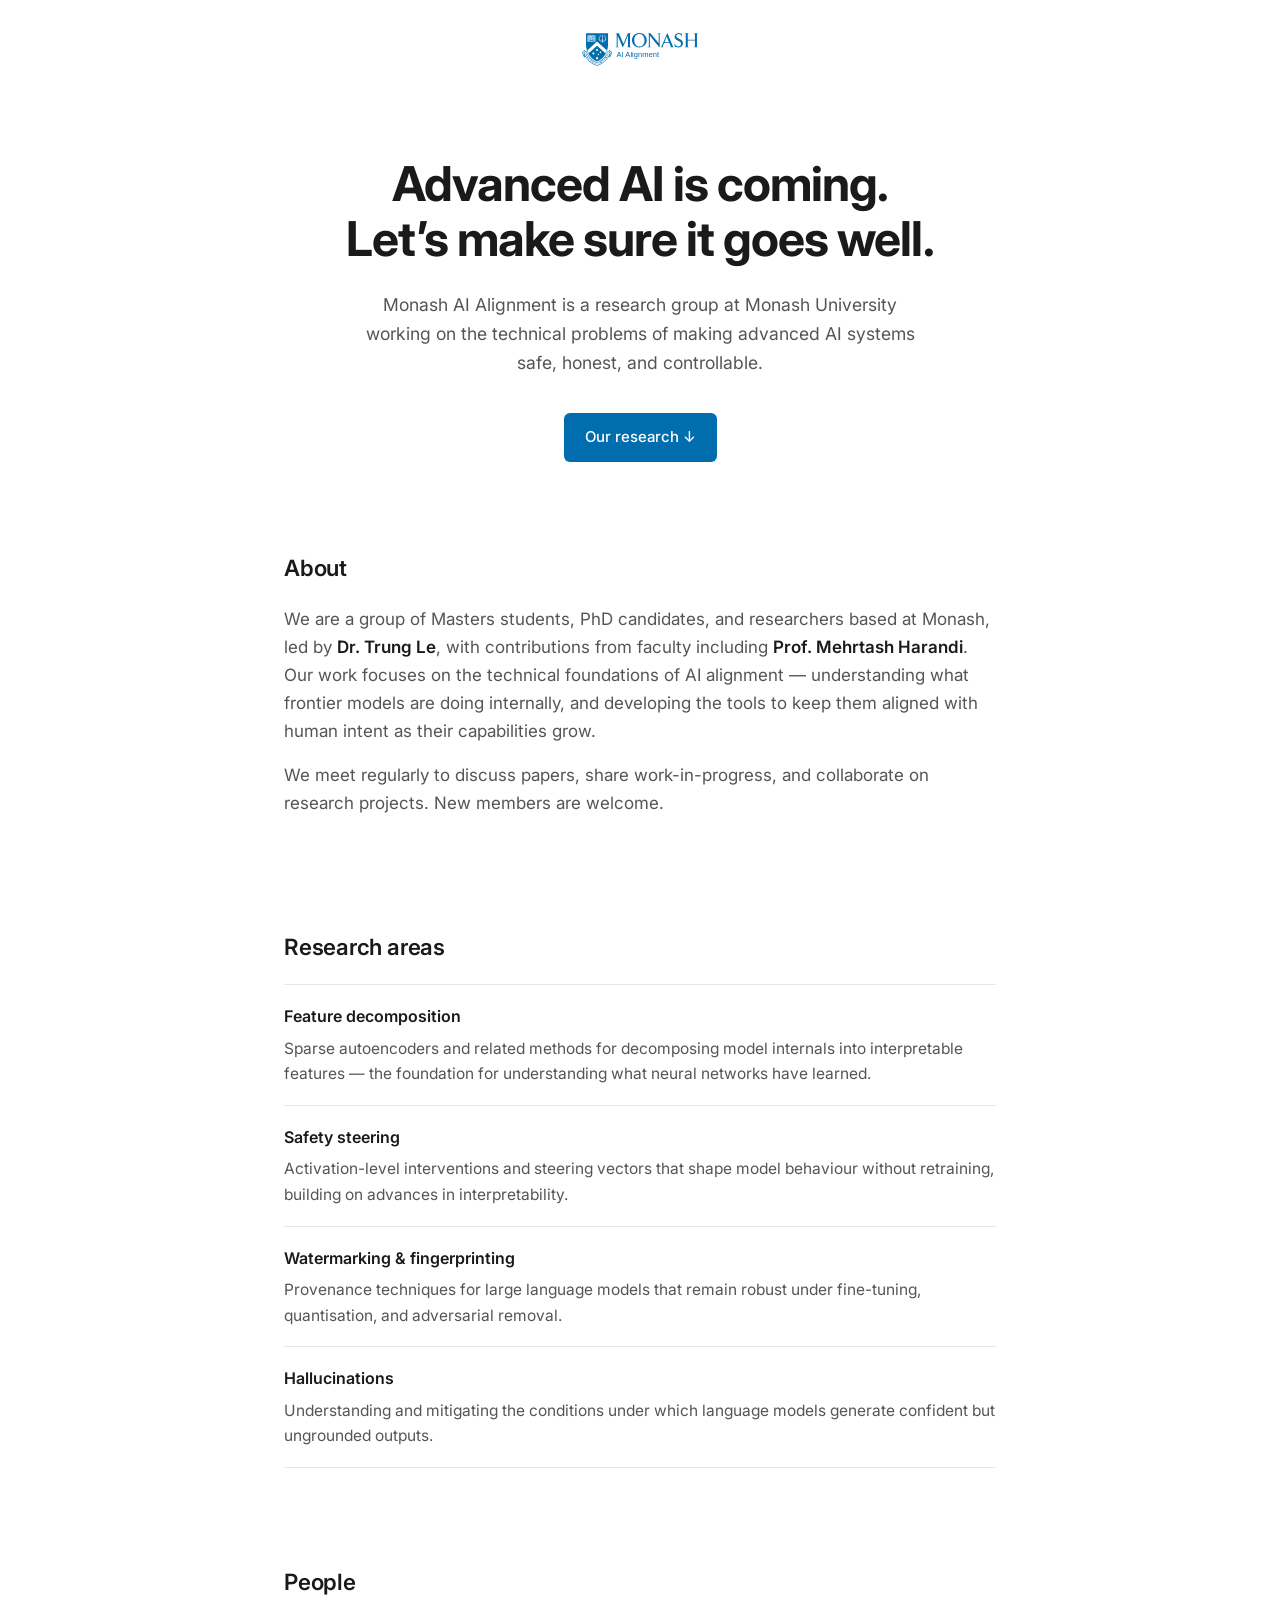
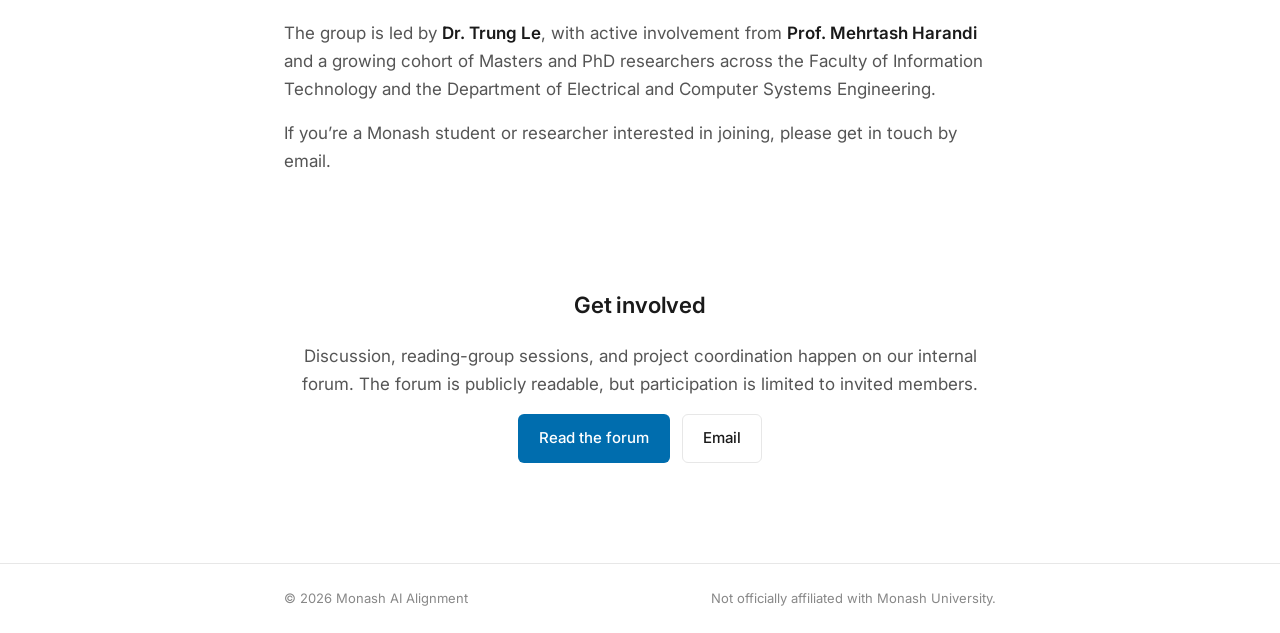
==== index.html @ f5999c4e "Initial placeholder site" ====
<!doctype html>
<html lang="en">
<head>
  <meta charset="utf-8" />
  <meta name="viewport" content="width=device-width, initial-scale=1" />
  <title>Monash AI Alignment</title>
  <meta name="description" content="A research group at Monash University working on technical AI alignment and safety." />
  <link rel="icon" type="image/svg+xml" href="assets/logo-blue.svg" />
  <link rel="preconnect" href="https://fonts.googleapis.com" />
  <link rel="preconnect" href="https://fonts.gstatic.com" crossorigin />
  <link href="https://fonts.googleapis.com/css2?family=Inter:wght@400;500;600;700&display=swap" rel="stylesheet" />
  <link rel="stylesheet" href="styles.css" />
</head>
<body>
  <header class="nav">
    <a class="brand" href="/" aria-label="Monash AI Alignment">
      <img src="assets/logo-blue.svg" alt="Monash AI Alignment" />
    </a>
  </header>

  <main>
    <section class="hero">
      <h1>
        Advanced AI is coming.<br />
        Let&rsquo;s make sure it goes well.
      </h1>
      <p class="lede">
        Monash AI Alignment is a research group at Monash University working on
        the technical problems of making advanced AI systems safe, honest, and
        controllable.
      </p>
      <div class="cta-row">
        <a class="btn primary" href="#research">Our research &darr;</a>
      </div>
    </section>

    <section id="about" class="section">
      <h2>About</h2>
      <p>
        We are a group of Masters students, PhD candidates, and researchers
        based at Monash, led by <strong>Dr.&nbsp;Trung Le</strong>, with
        contributions from faculty including <strong>Prof.&nbsp;Mehrtash Harandi</strong>.
        Our work focuses on the technical foundations of AI alignment &mdash;
        understanding what frontier models are doing internally, and developing
        the tools to keep them aligned with human intent as their capabilities
        grow.
      </p>
      <p>
        We meet regularly to discuss papers, share work-in-progress, and
        collaborate on research projects. New members are welcome.
      </p>
    </section>

    <section id="research" class="section">
      <h2>Research areas</h2>
      <ul class="areas">
        <li>
          <h3>Feature decomposition</h3>
          <p>
            Sparse autoencoders and related methods for decomposing model
            internals into interpretable features &mdash; the foundation for
            understanding what neural networks have learned.
          </p>
        </li>
        <li>
          <h3>Safety steering</h3>
          <p>
            Activation-level interventions and steering vectors that shape model
            behaviour without retraining, building on advances in
            interpretability.
          </p>
        </li>
        <li>
          <h3>Watermarking &amp; fingerprinting</h3>
          <p>
            Provenance techniques for large language models that remain robust
            under fine-tuning, quantisation, and adversarial removal.
          </p>
        </li>
        <li>
          <h3>Hallucinations</h3>
          <p>
            Understanding and mitigating the conditions under which language
            models generate confident but ungrounded outputs.
          </p>
        </li>
      </ul>
    </section>

    <section id="people" class="section">
      <h2>People</h2>
      <p>
        The group is led by <strong>Dr.&nbsp;Trung Le</strong>, with active
        involvement from <strong>Prof.&nbsp;Mehrtash Harandi</strong> and a
        growing cohort of Masters and PhD researchers across the Faculty of
        Information Technology and the Department of Electrical and Computer
        Systems Engineering.
      </p>
      <p>
        If you&rsquo;re a Monash student or researcher interested in joining,
        please get in touch by email.
      </p>
    </section>

    <section id="join" class="section join">
      <h2>Get involved</h2>
      <p>
        Discussion, reading-group sessions, and project coordination happen on
        our internal forum. The forum is publicly readable, but participation
        is limited to invited members.
      </p>
      <div class="cta-row">
        <a class="btn primary" href="https://forum.monashaialignment.org">Read the forum</a>
        <a class="btn ghost" href="mailto:hello@monashaialignment.org">Email</a>
      </div>
    </section>
  </main>

  <footer>
    <div class="foot-row">
      <p>&copy; <span id="year"></span> Monash AI Alignment</p>
      <p class="muted">Not officially affiliated with Monash University.</p>
    </div>
  </footer>

  <script>
    document.getElementById('year').textContent = new Date().getFullYear();
  </script>
</body>
</html>
---- styles.css ----
:root {
  --bg: #ffffff;
  --text: #1a1a1a;
  --text-dim: #555;
  --text-mute: #888;
  --border: #e7e7e7;
  --accent: #006dae;        /* Monash blue */
  --accent-dark: #005a8f;
  --maxw: 760px;
  --font-sans: 'Inter', system-ui, -apple-system, Segoe UI, Roboto, sans-serif;
}

* { box-sizing: border-box; }
html, body { margin: 0; padding: 0; }
body {
  background: var(--bg);
  color: var(--text);
  font-family: var(--font-sans);
  font-size: 17px;
  line-height: 1.65;
  -webkit-font-smoothing: antialiased;
}

a { color: var(--accent); text-decoration: none; }
a:hover { color: var(--accent-dark); text-decoration: underline; }

/* ---------- Nav ---------- */
.nav {
  max-width: var(--maxw);
  margin: 0 auto;
  padding: 32px 24px 8px;
  display: flex;
  justify-content: center;
  align-items: center;
}
.brand img {
  height: 36px;
  display: block;
}

/* ---------- Hero ---------- */
.hero {
  max-width: var(--maxw);
  margin: 0 auto;
  padding: 80px 24px 40px;
  text-align: center;
}
.hero h1 {
  font-size: clamp(2rem, 5vw, 3rem);
  font-weight: 700;
  letter-spacing: -0.02em;
  line-height: 1.15;
  margin: 0 0 24px;
  color: var(--text);
}
.lede {
  max-width: 560px;
  margin: 0 auto 36px;
  font-size: 1.1rem;
  color: var(--text-dim);
}
.cta-row {
  display: flex;
  gap: 12px;
  justify-content: center;
  flex-wrap: wrap;
}

/* ---------- Buttons ---------- */
.btn {
  display: inline-flex;
  align-items: center;
  gap: 6px;
  padding: 11px 20px;
  border-radius: 6px;
  font-size: 15px;
  font-weight: 500;
  text-decoration: none;
  border: 1px solid transparent;
  transition: background 0.15s ease, border-color 0.15s ease, color 0.15s ease;
}
.btn.primary {
  background: var(--accent);
  color: #fff;
}
.btn.primary:hover {
  background: var(--accent-dark);
  color: #fff;
  text-decoration: none;
}
.btn.ghost {
  background: transparent;
  color: var(--text);
  border-color: var(--border);
}
.btn.ghost:hover {
  border-color: var(--accent);
  color: var(--accent);
  text-decoration: none;
}

/* ---------- Sections ---------- */
.section {
  max-width: var(--maxw);
  margin: 0 auto;
  padding: 48px 24px;
}
.section h2 {
  font-size: 1.4rem;
  font-weight: 600;
  letter-spacing: -0.01em;
  margin: 0 0 18px;
  color: var(--text);
}
.section p {
  margin: 0 0 16px;
  color: var(--text-dim);
}
.section p strong {
  color: var(--text);
  font-weight: 600;
}

/* ---------- Research areas ---------- */
.areas {
  list-style: none;
  padding: 0;
  margin: 0;
}
.areas li {
  padding: 18px 0;
  border-top: 1px solid var(--border);
}
.areas li:last-child { border-bottom: 1px solid var(--border); }
.areas h3 {
  margin: 0 0 6px;
  font-size: 1rem;
  font-weight: 600;
  color: var(--text);
}
.areas p {
  margin: 0;
  color: var(--text-dim);
  font-size: 0.97rem;
}

/* ---------- Join ---------- */
.join { text-align: center; padding-bottom: 80px; }
.join .cta-row { margin-top: 8px; }

/* ---------- Footer ---------- */
footer {
  border-top: 1px solid var(--border);
  margin-top: 20px;
}
.foot-row {
  max-width: var(--maxw);
  margin: 0 auto;
  padding: 24px;
  display: flex;
  justify-content: space-between;
  align-items: center;
  gap: 16px;
  flex-wrap: wrap;
}
.foot-row p { margin: 0; font-size: 13px; color: var(--text-mute); }
.foot-row .muted { color: var(--text-mute); }

@media (max-width: 540px) {
  .foot-row { justify-content: center; text-align: center; }
}
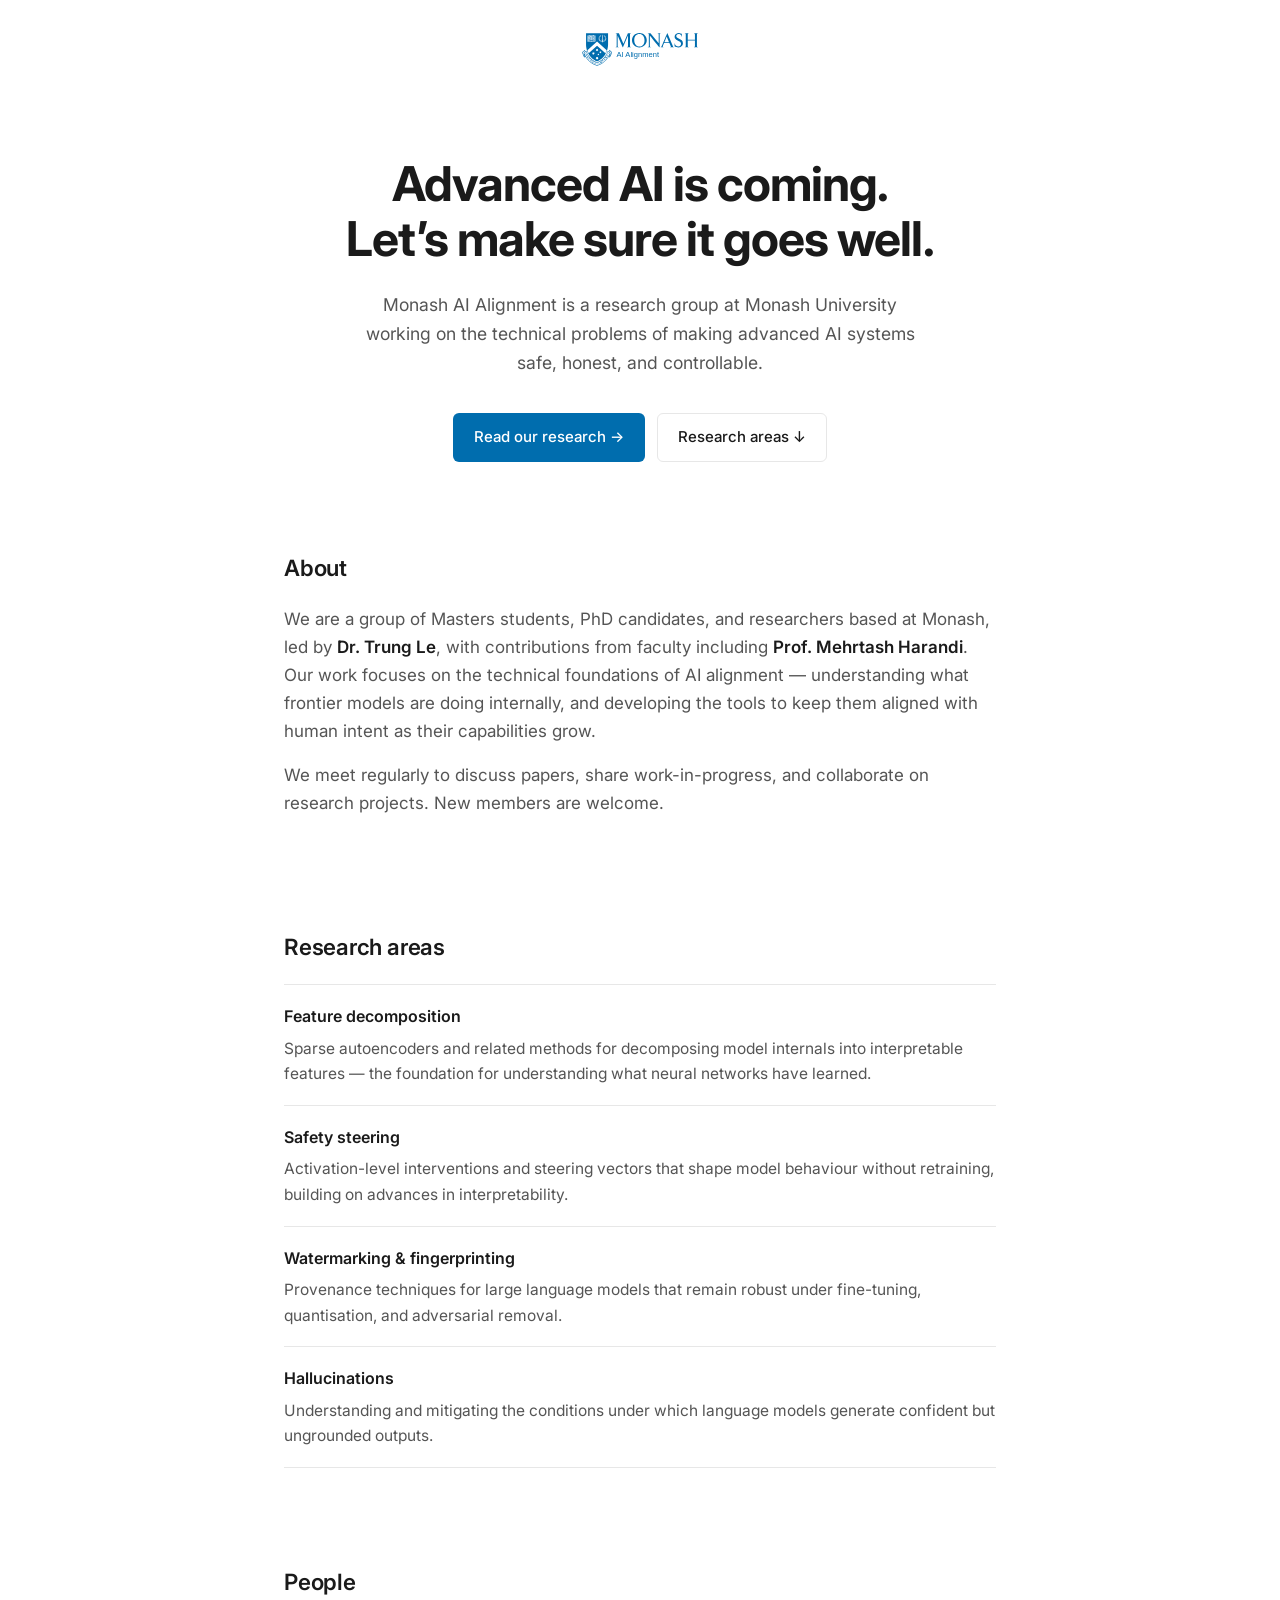
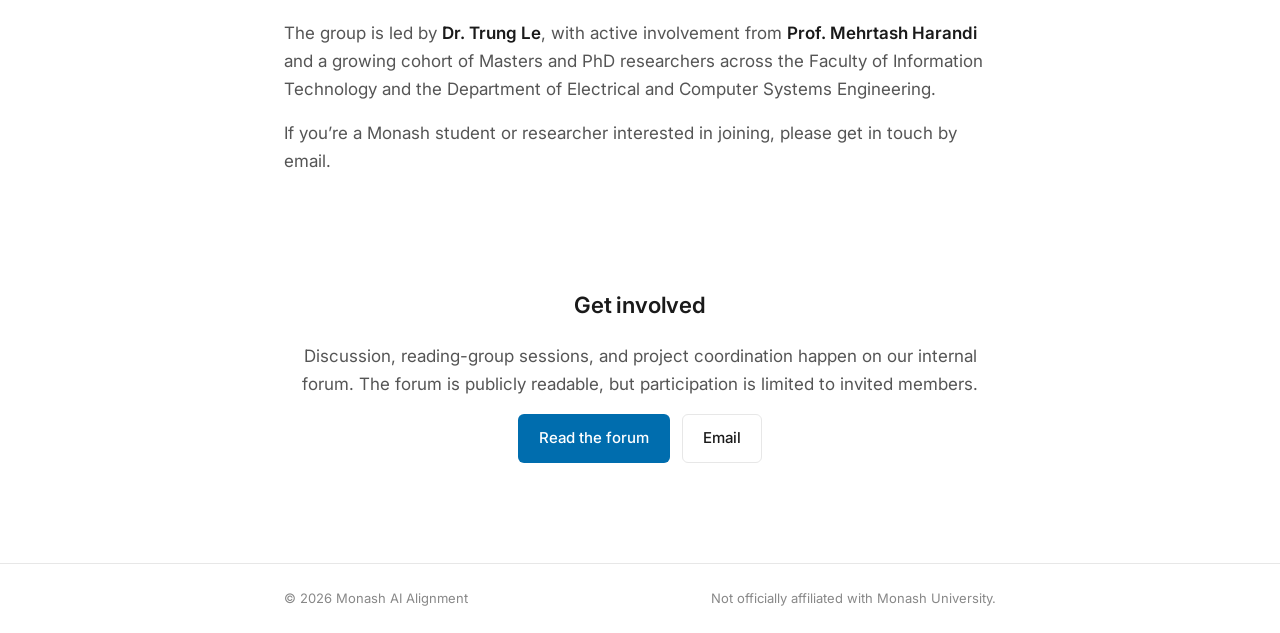
==== commit 5e377eee: "feat: link the home page to the /research index" ====
--- a/index.html
+++ b/index.html
@@ -5,7 +5,11 @@
   <meta name="viewport" content="width=device-width, initial-scale=1" />
   <title>Monash AI Alignment</title>
   <meta name="description" content="A research group at Monash University working on technical AI alignment and safety." />
-  <link rel="icon" type="image/svg+xml" href="assets/logo-blue.svg" />
+  <link rel="icon" type="image/x-icon" href="assets/favicon.ico" />
+  <link rel="icon" type="image/png" sizes="16x16" href="assets/favicon-16.png" />
+  <link rel="icon" type="image/png" sizes="32x32" href="assets/favicon-32.png" />
+  <link rel="icon" type="image/png" sizes="192x192" href="assets/favicon-192.png" />
+  <link rel="apple-touch-icon" sizes="180x180" href="assets/apple-touch-icon.png" />
   <link rel="preconnect" href="https://fonts.googleapis.com" />
   <link rel="preconnect" href="https://fonts.gstatic.com" crossorigin />
   <link href="https://fonts.googleapis.com/css2?family=Inter:wght@400;500;600;700&display=swap" rel="stylesheet" />
@@ -30,7 +34,8 @@
         controllable.
       </p>
       <div class="cta-row">
-        <a class="btn primary" href="#research">Our research &darr;</a>
+        <a class="btn primary" href="/research">Read our research &rarr;</a>
+        <a class="btn ghost" href="#research">Research areas &darr;</a>
       </div>
     </section>
 
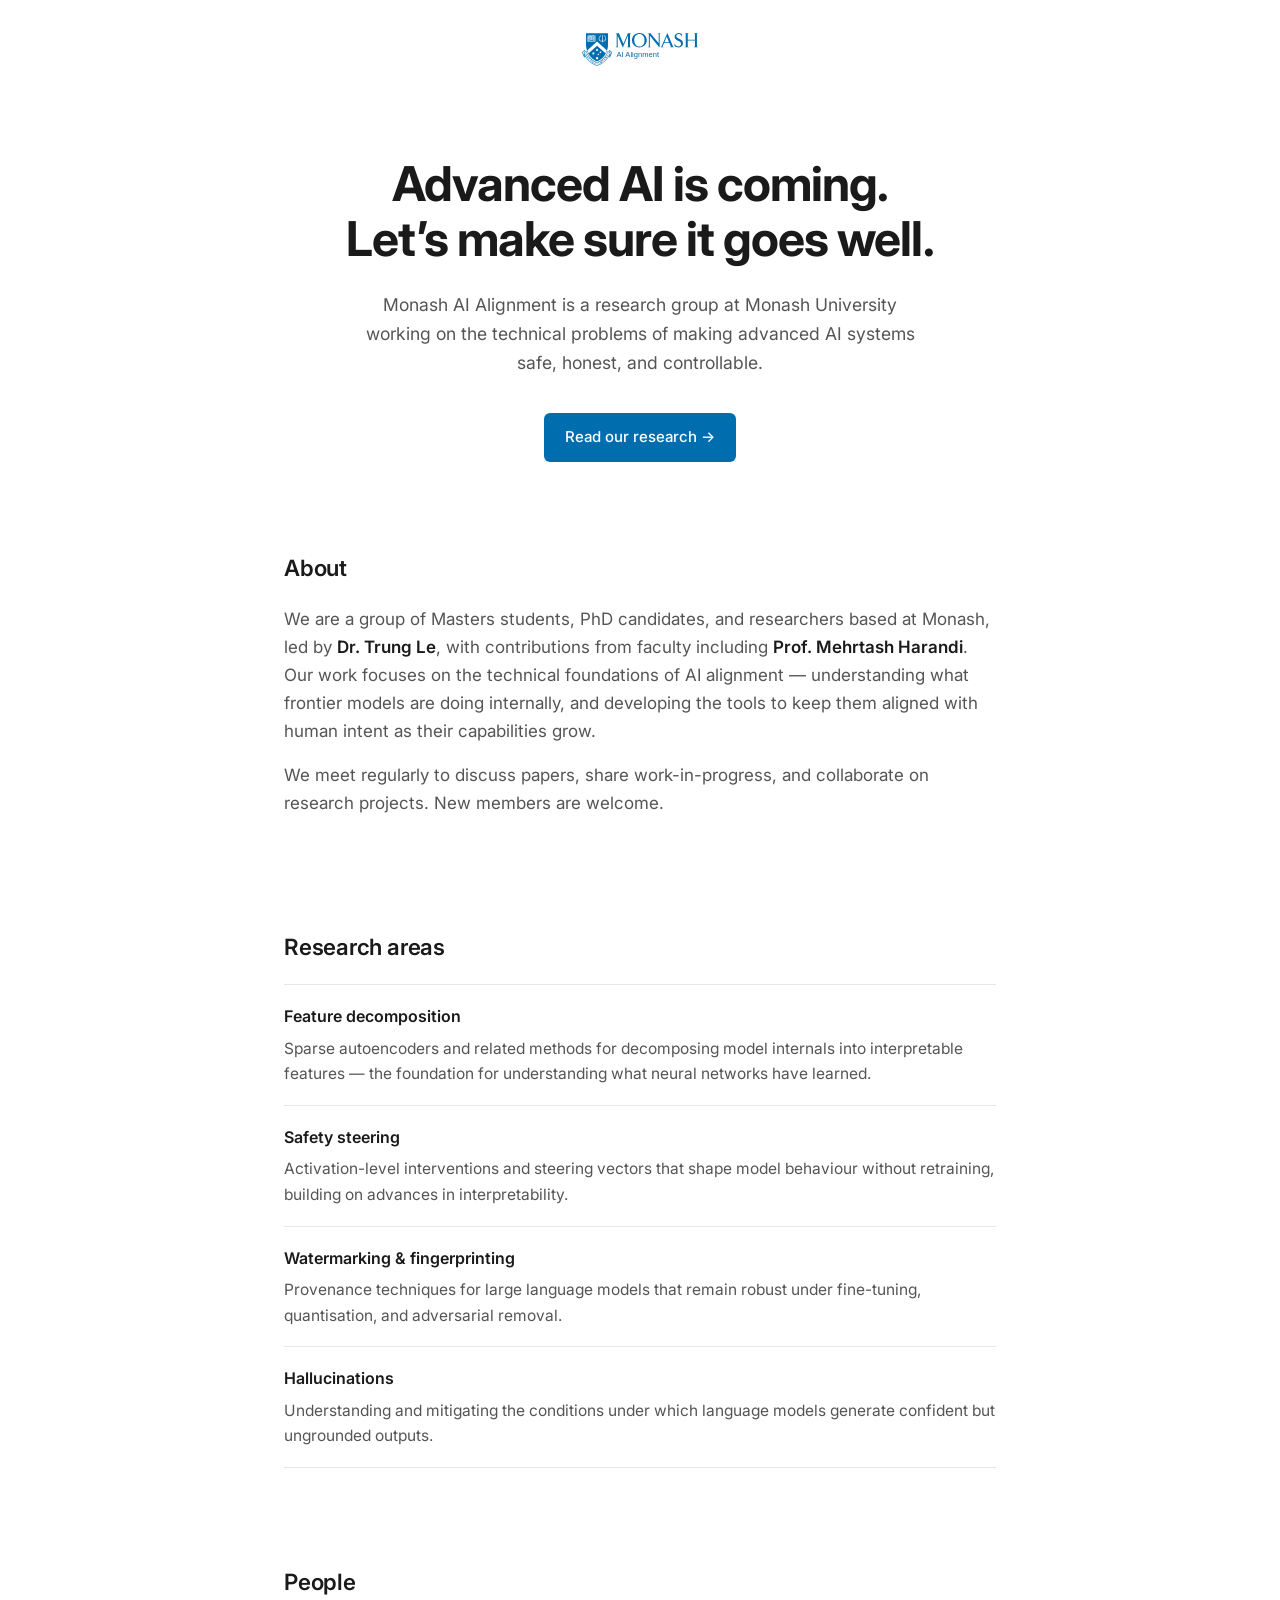
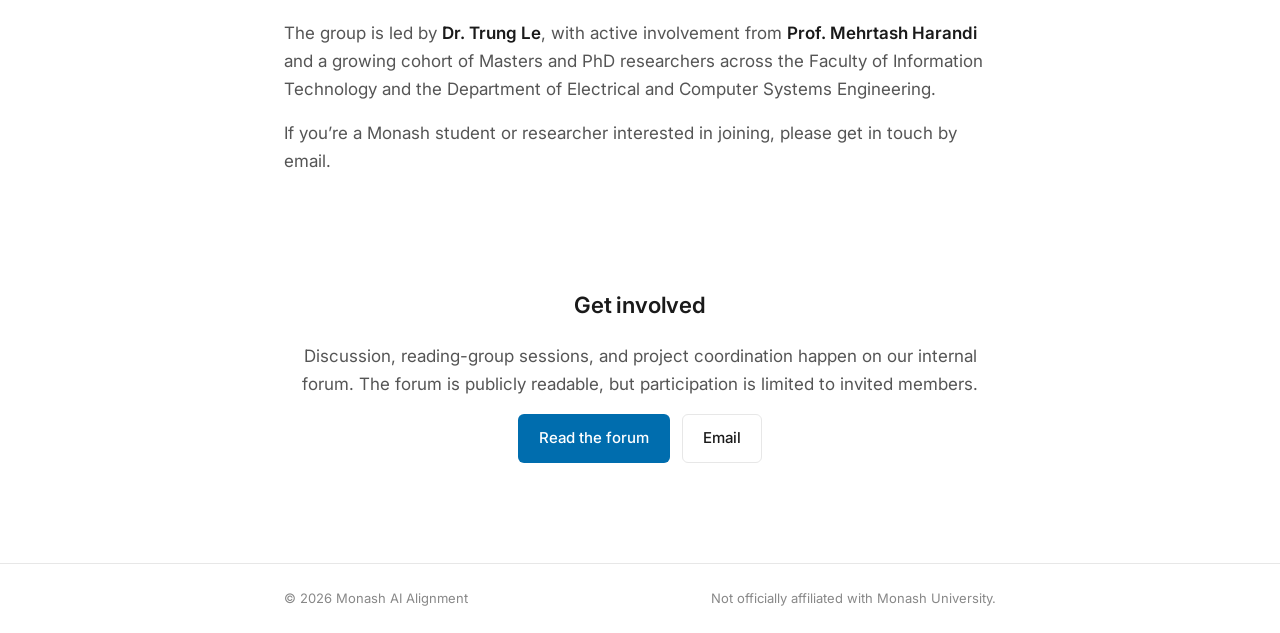
==== commit 0b9c69e2: "chore: get rid of research areas button" ====
--- a/index.html
+++ b/index.html
@@ -35,7 +35,6 @@
       </p>
       <div class="cta-row">
         <a class="btn primary" href="/research">Read our research &rarr;</a>
-        <a class="btn ghost" href="#research">Research areas &darr;</a>
       </div>
     </section>
 
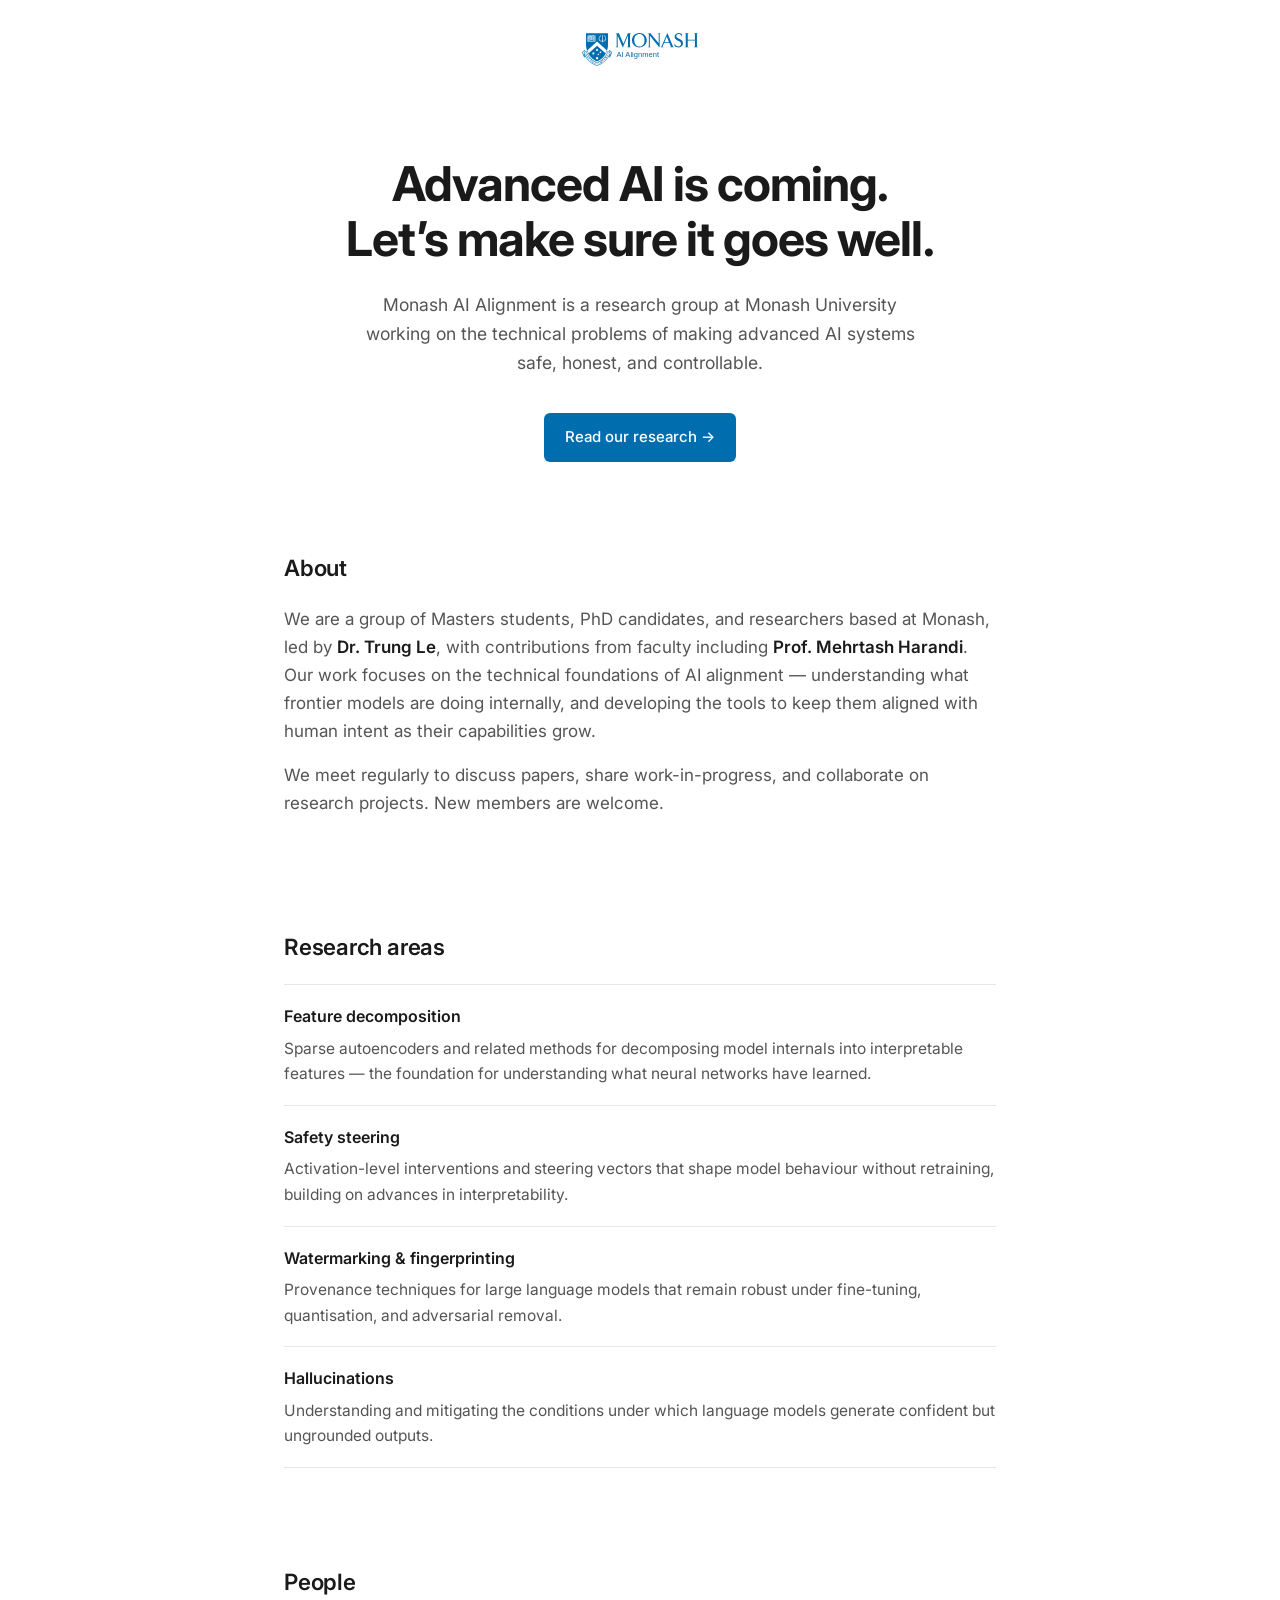
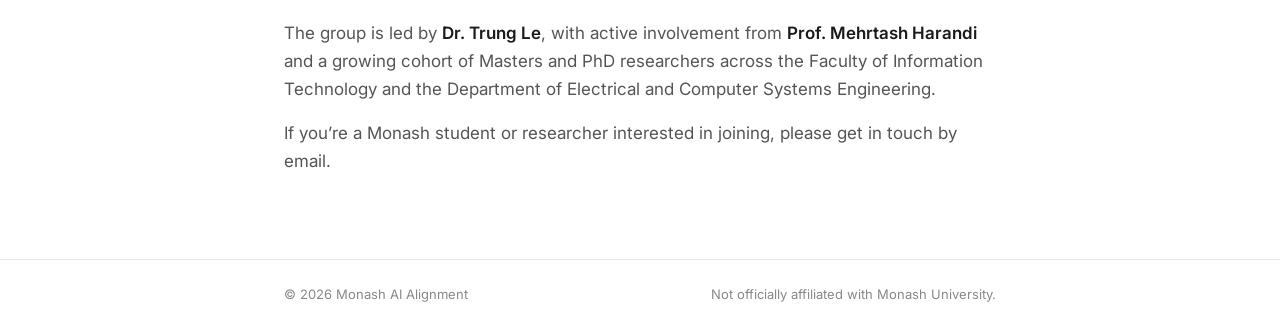
==== commit 15f21ef2: "chore: get rid of join section" ====
--- a/index.html
+++ b/index.html
@@ -105,19 +105,6 @@
         please get in touch by email.
       </p>
     </section>
-
-    <section id="join" class="section join">
-      <h2>Get involved</h2>
-      <p>
-        Discussion, reading-group sessions, and project coordination happen on
-        our internal forum. The forum is publicly readable, but participation
-        is limited to invited members.
-      </p>
-      <div class="cta-row">
-        <a class="btn primary" href="https://forum.monashaialignment.org">Read the forum</a>
-        <a class="btn ghost" href="mailto:hello@monashaialignment.org">Email</a>
-      </div>
-    </section>
   </main>
 
   <footer>
--- a/styles.css
+++ b/styles.css
@@ -144,10 +144,6 @@
   font-size: 0.97rem;
 }
 
-/* ---------- Join ---------- */
-.join { text-align: center; padding-bottom: 80px; }
-.join .cta-row { margin-top: 8px; }
-
 /* ---------- Footer ---------- */
 footer {
   border-top: 1px solid var(--border);
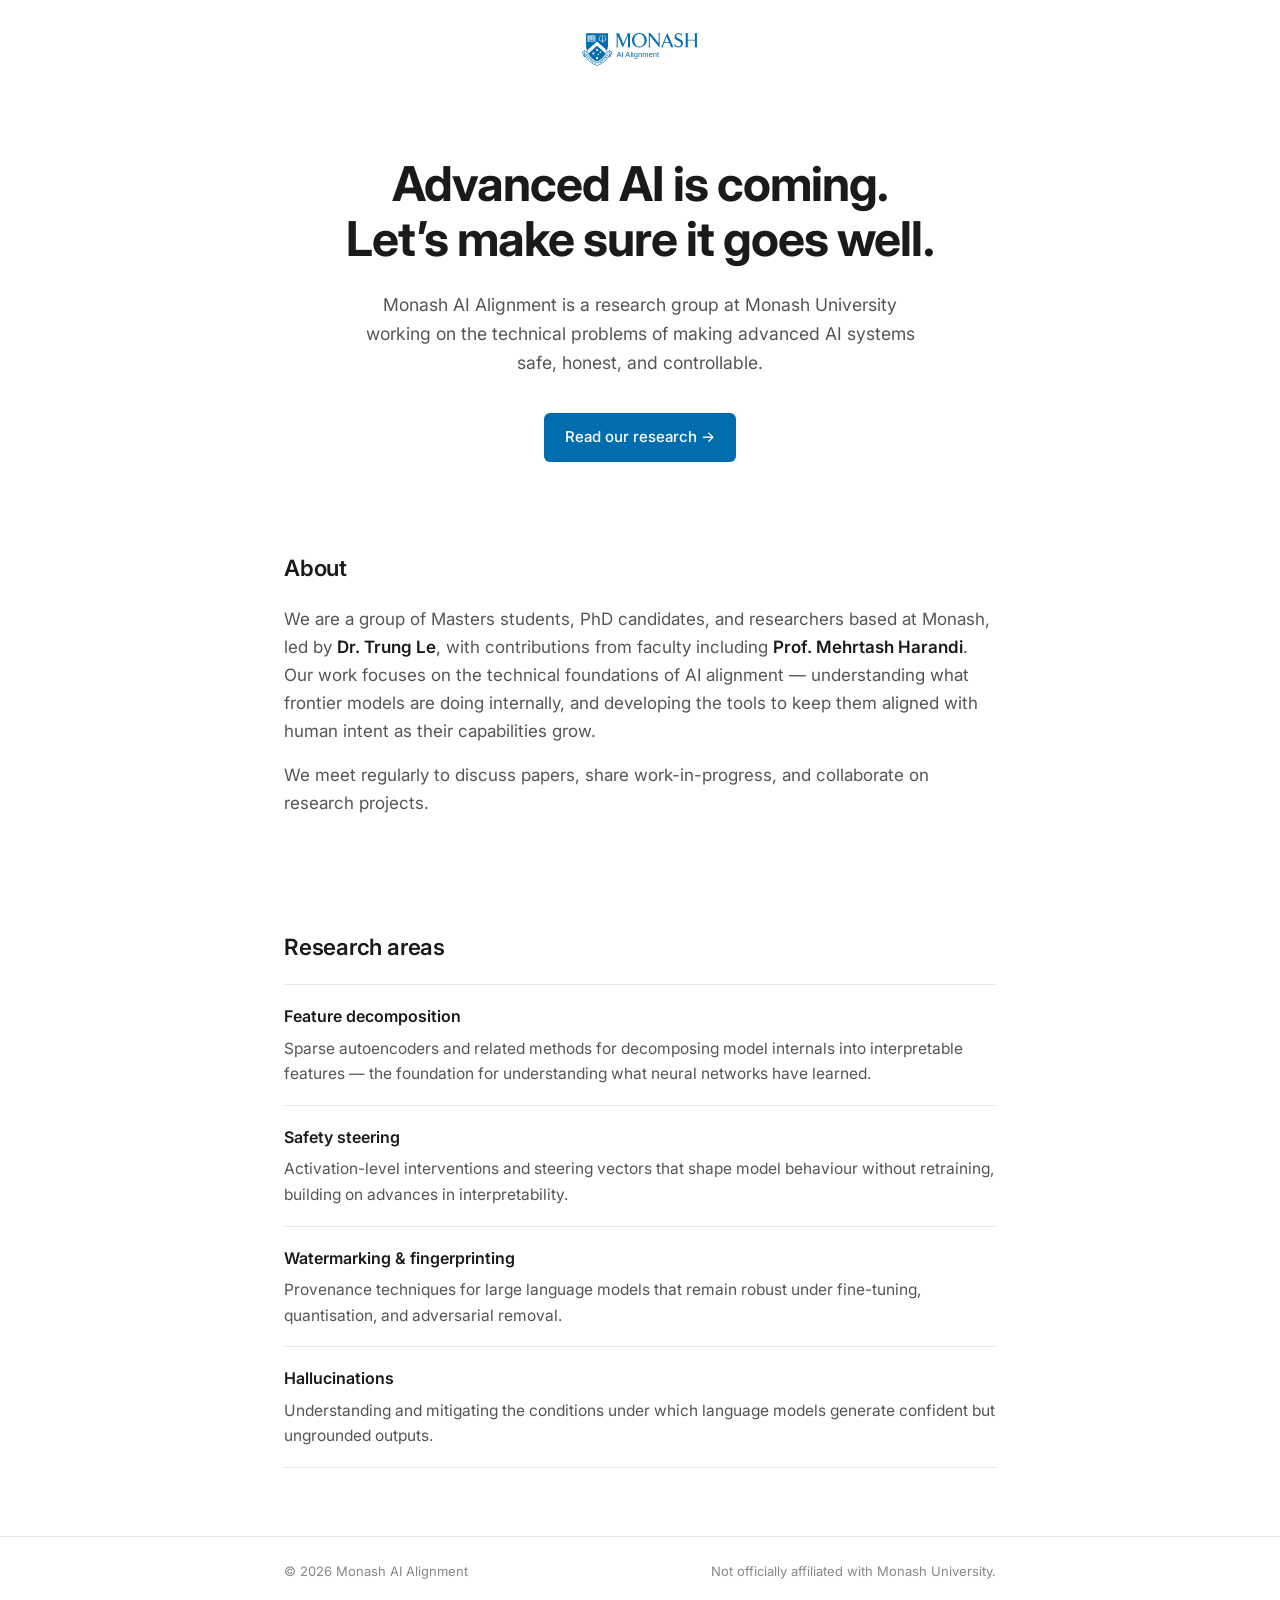
==== commit ccf17ad5: "chore: also get rid of join section" ====
--- a/index.html
+++ b/index.html
@@ -51,7 +51,7 @@
       </p>
       <p>
         We meet regularly to discuss papers, share work-in-progress, and
-        collaborate on research projects. New members are welcome.
+        collaborate on research projects.
       </p>
     </section>
 
@@ -90,21 +90,6 @@
         </li>
       </ul>
     </section>
-
-    <section id="people" class="section">
-      <h2>People</h2>
-      <p>
-        The group is led by <strong>Dr.&nbsp;Trung Le</strong>, with active
-        involvement from <strong>Prof.&nbsp;Mehrtash Harandi</strong> and a
-        growing cohort of Masters and PhD researchers across the Faculty of
-        Information Technology and the Department of Electrical and Computer
-        Systems Engineering.
-      </p>
-      <p>
-        If you&rsquo;re a Monash student or researcher interested in joining,
-        please get in touch by email.
-      </p>
-    </section>
   </main>
 
   <footer>
